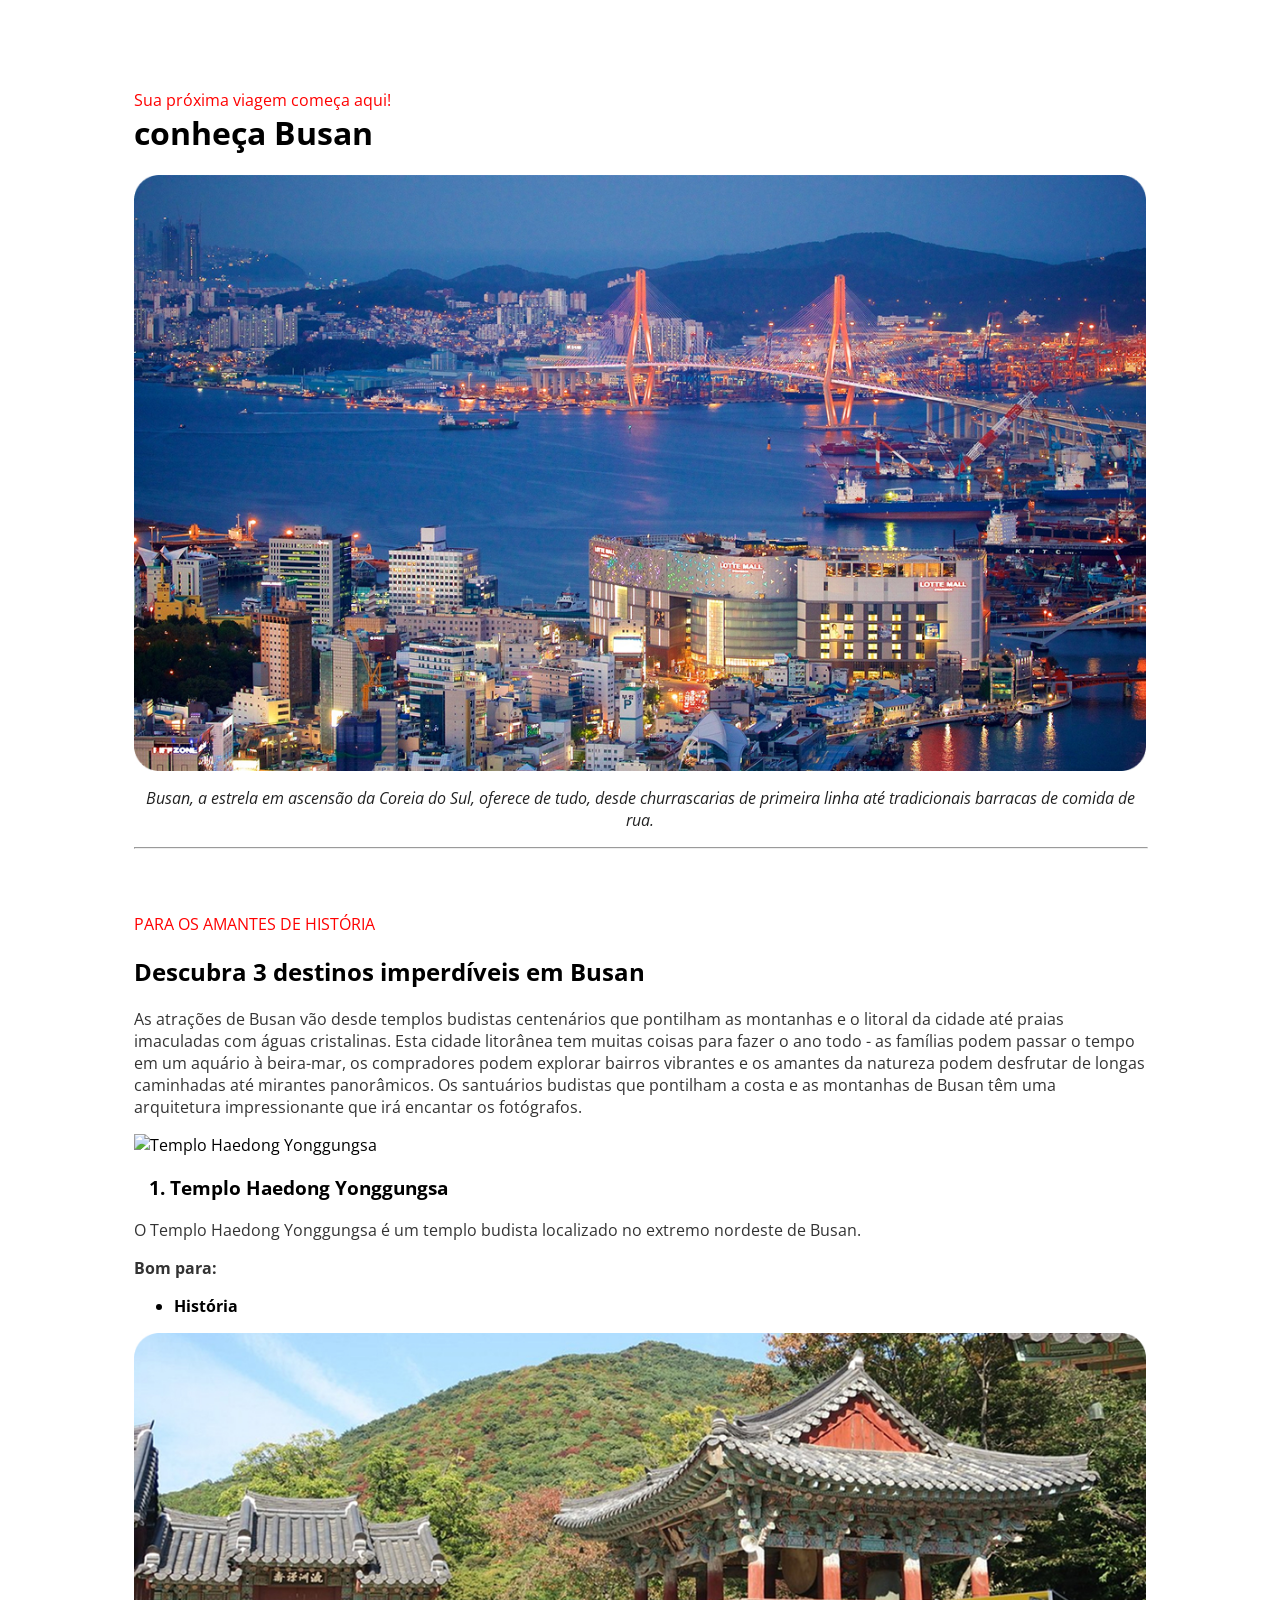
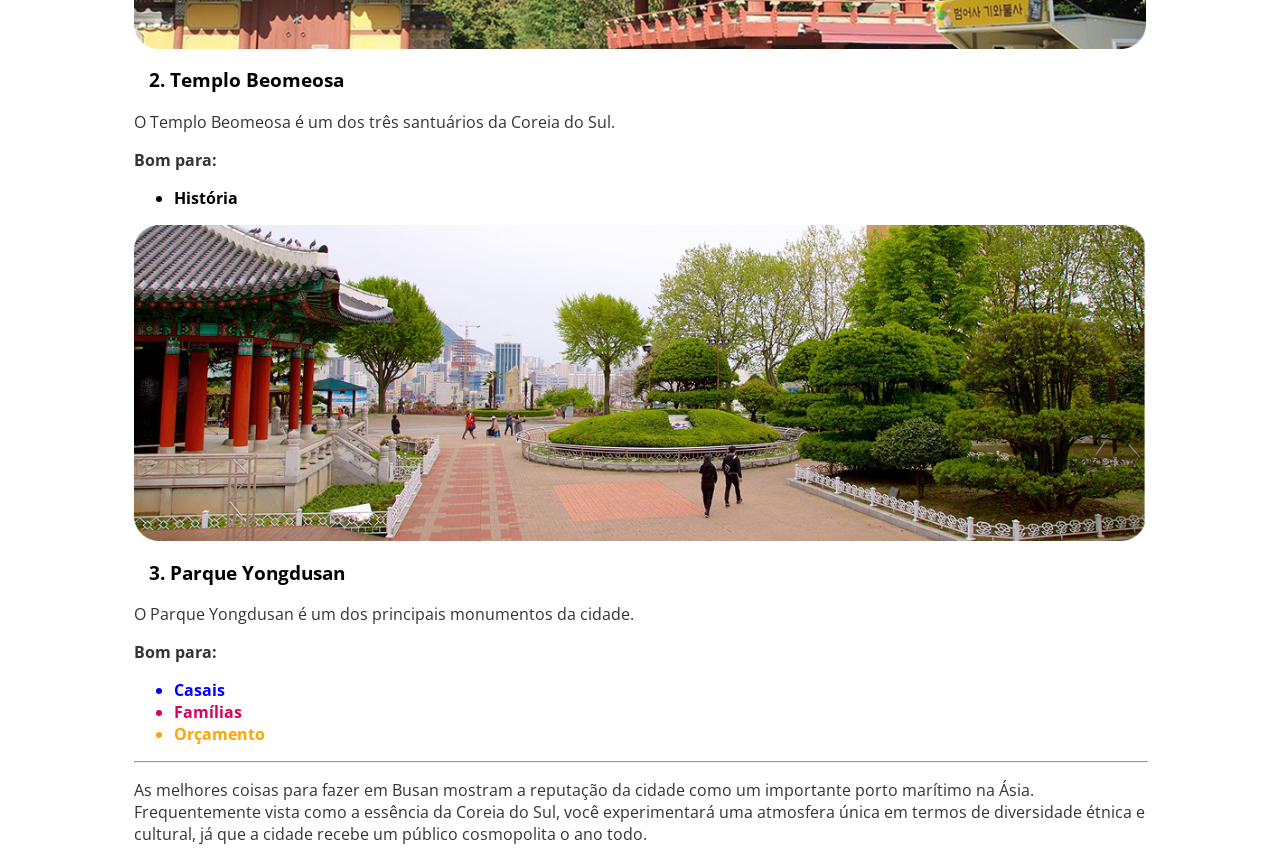
==== Local Turístico/index.html @ 3140100c "Iniciando HTML, CSS e Assets" ====
<!DOCTYPE html>
<html lang="pt-br">
<head>
    <link rel="preconnect" href="https://fonts.googleapis.com">
    <link rel="preconnect" href="https://fonts.gstatic.com" crossorigin>
    <meta charset="UTF-8">
    <meta name="viewport" content="width=device-width, initial-scale=1.0">
    <title>Local turístico</title>
    <link href="https://fonts.googleapis.com/css2?family=Open+Sans:ital,wght@0,300..800;1,300..800&display=swap" rel="stylesheet">
    <link rel="stylesheet" href="style.css">
</head>

<body>
    <main id="container">
        <header>
            <p>Sua próxima viagem começa aqui!</p>
            <h1>conheça Busan</h1>
        </header>
        <section id="description">

            <img src="assets/Busan.jpg" alt="Vista de Busan">

            <p>
                Busan, a estrela em ascensão da Coreia do Sul,
                oferece de tudo, desde churrascarias de primeira
                linha até tradicionais barracas de comida de rua.
            </p>   
            <hr>
        </section>
        <section id="content">
            <header>
                <p>PARA OS AMANTES DE HISTÓRIA</p>

                <h2>
                    Descubra 3 destinos imperdíveis em Busan
                </h2>

                <p>
                    As atrações de Busan vão desde templos budistas centenários que pontilham as montanhas e o litoral da cidade até praias imaculadas com águas cristalinas. Esta cidade litorânea tem muitas coisas para fazer o ano todo - as famílias podem passar o tempo em um aquário à beira-mar, os compradores podem explorar bairros vibrantes e os amantes da natureza podem desfrutar de longas caminhadas até mirantes panorâmicos.
                    Os santuários budistas que pontilham a costa e as montanhas de Busan têm uma arquitetura impressionante que irá encantar os fotógrafos.
                </p>
            </header>
            <article>

                <img src="assets/Haedong.jpg" alt="Templo Haedong Yonggungsa">

                <h3>1. Templo Haedong Yonggungsa</h3>

                <p>
                    O Templo Haedong Yonggungsa é um templo budista localizado no extremo nordeste de Busan.
                </p>

                <p><strong>Bom para:</strong></p>

                <ul>
                    <li><strong>História</strong></li>
                </ul>

            </article>


            <article>

                <img src="assets/Beomeo-sa.jpg" alt="Templo Beomeosa">

                <h3>2. Templo Beomeosa</h3>

                <p>
                    O Templo Beomeosa é um dos três santuários
                    da Coreia do Sul.
                </p>

                <p><strong>Bom para:</strong></p>

                <ul>
                    <li><strong>História</li></strong>
                </ul>

            </article>


            <article>

                <img src="assets/Yongdusan.jpg" alt="Parque Yongdusan">

                <h3>3. Parque Yongdusan</h3>

                <p>
                    O Parque Yongdusan é um dos principais
                    monumentos da cidade.
                </p>

                <p><strong>Bom para:</strong></p>

                <ul><strong>    
                    <li class="casais">Casais</li>
                    <li class="familias">Famílias</li>
                    <li class="orcamento">Orçamento</li>
                    </strong>
                </ul>

            </article>
            <hr>
            <p>As melhores coisas para fazer em Busan mostram a reputação da cidade como um importante porto marítimo na Ásia. Frequentemente vista como a essência da Coreia do Sul, você experimentará uma atmosfera única em termos de diversidade étnica e cultural, já que a cidade recebe um público cosmopolita o ano todo.
            </p>
        </section>
    </main>
</body>

</html>
---- Local Turístico/style.css ----
* {
    font-family: 'open sans', sans-serif;
    p {
        color: #333333;
    }
}

#container > header p {
    margin-top: 89px;
    margin-bottom: 0%;
    color: red;
}
#container > header h1 {
    margin-top: 0%;
}
#container {
    width: 80%;
    margin: 0 auto;
}
hr {
    width: 100%;
    margin: 0 auto;
}
#container img {
    width: 100%;
    display: block;
}
#content > header p:first-of-type {
    color: red;
}
#content{
.casais{
    color: blue;
}
.familias{
    color: rgb(218, 0, 91);
}
.orcamento{
    color: orange;
}
}
h3{
    margin-left: 15px;
}
#content > header{
    margin-top: 64px;
}
#description p{
    color: rgb(34, 34, 34);
    text-align: center;
    font-style: italic;
}
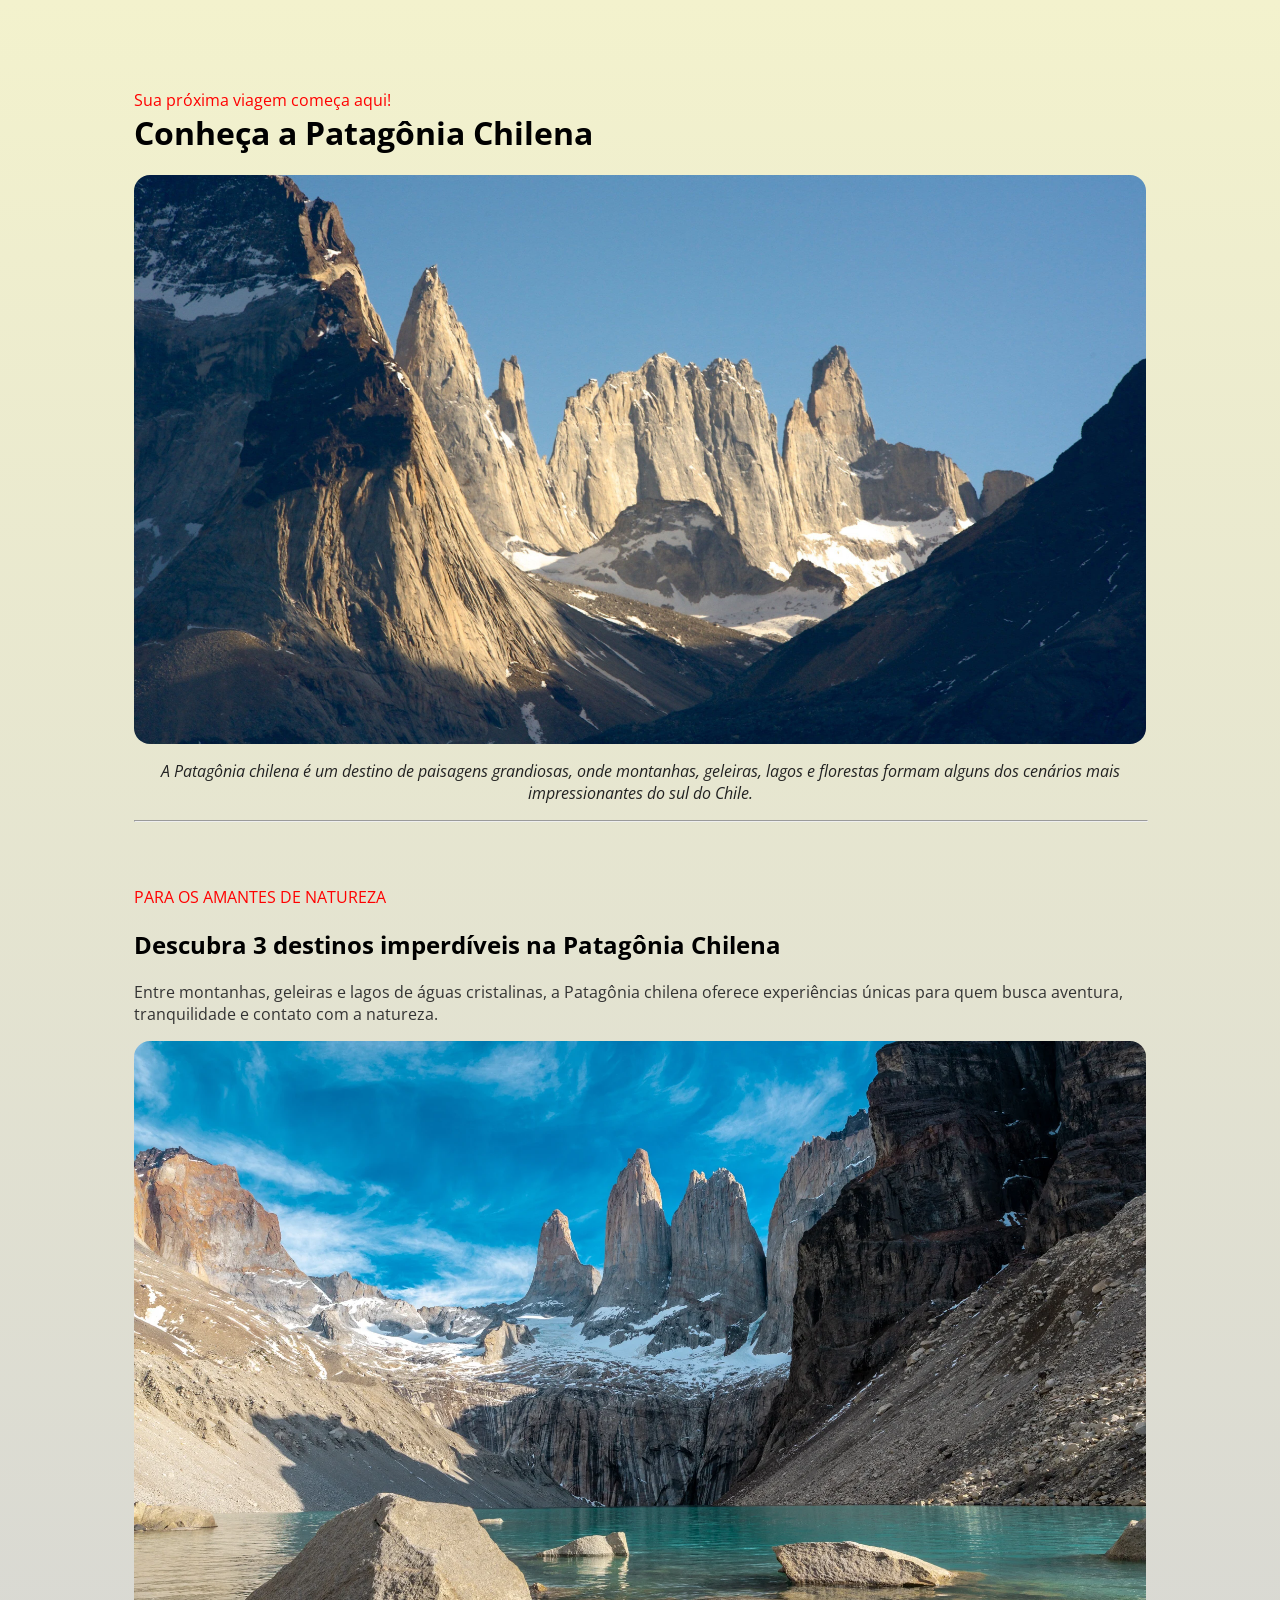
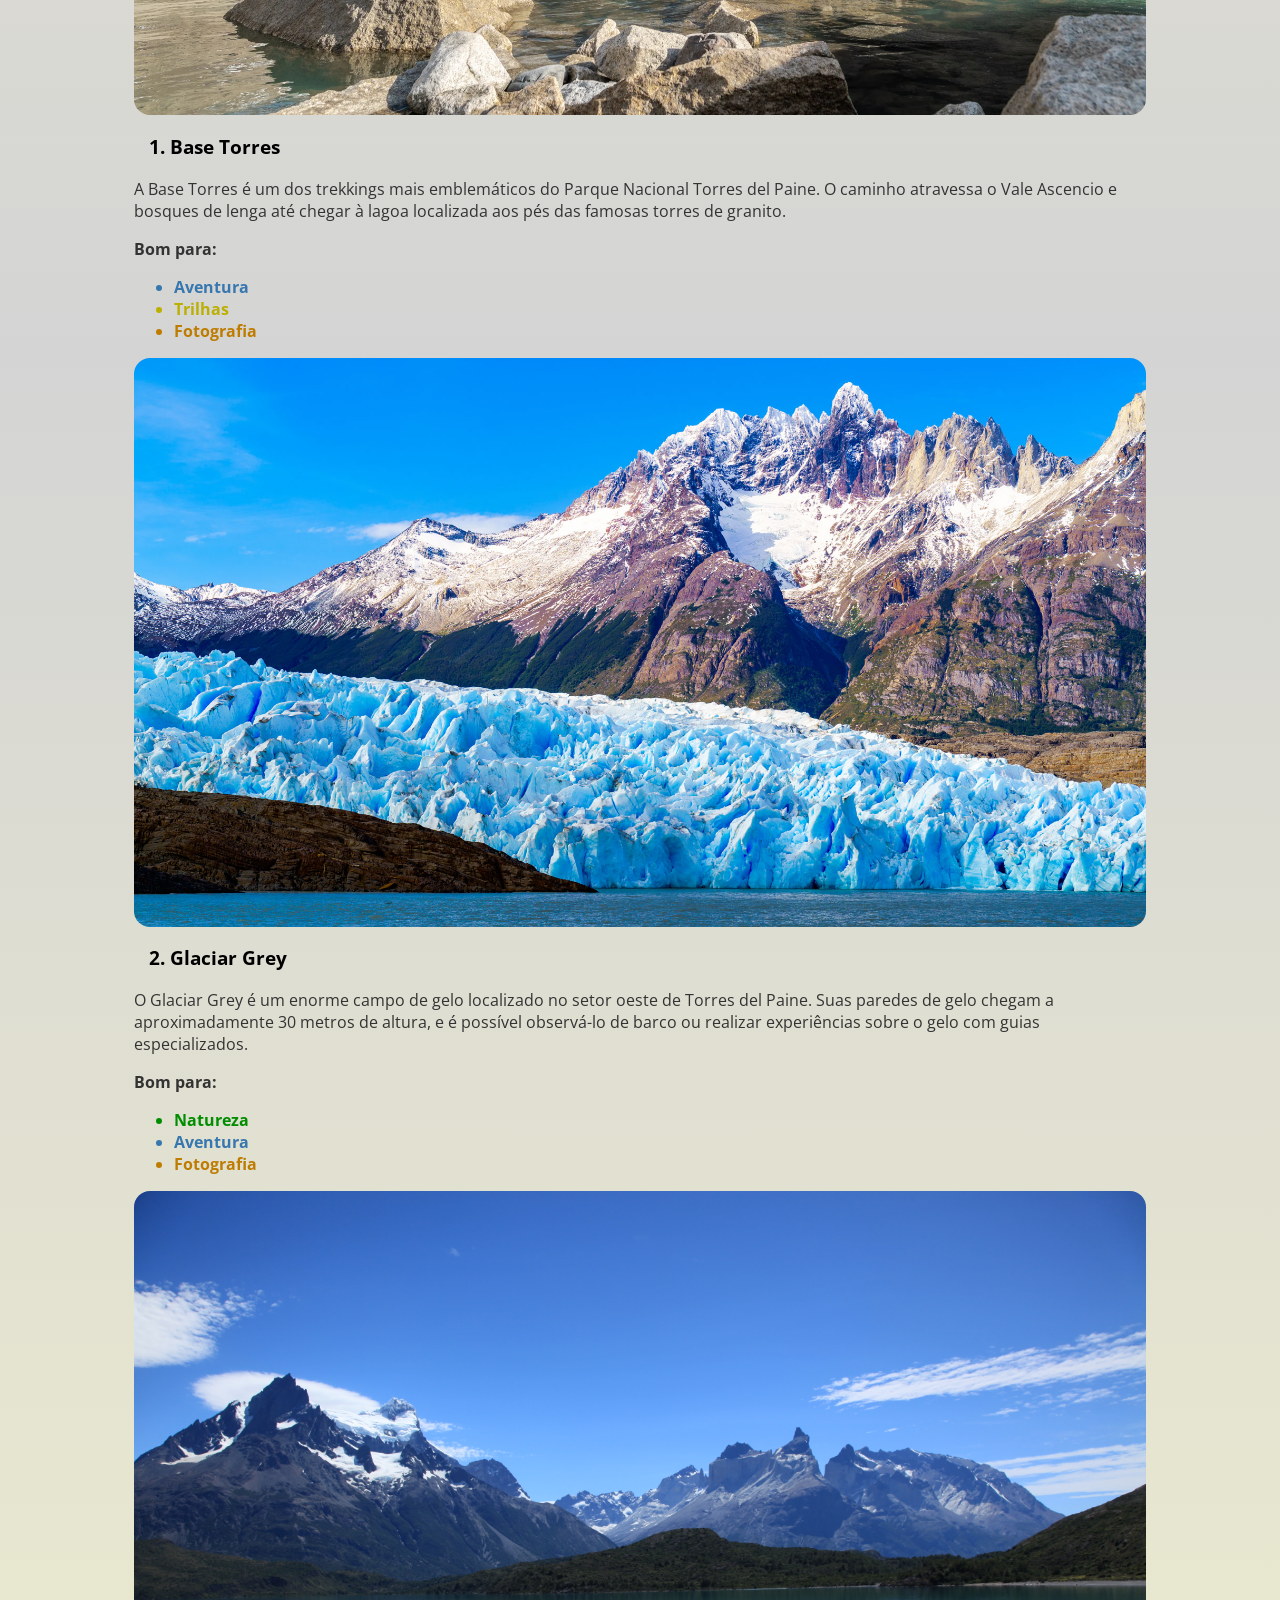
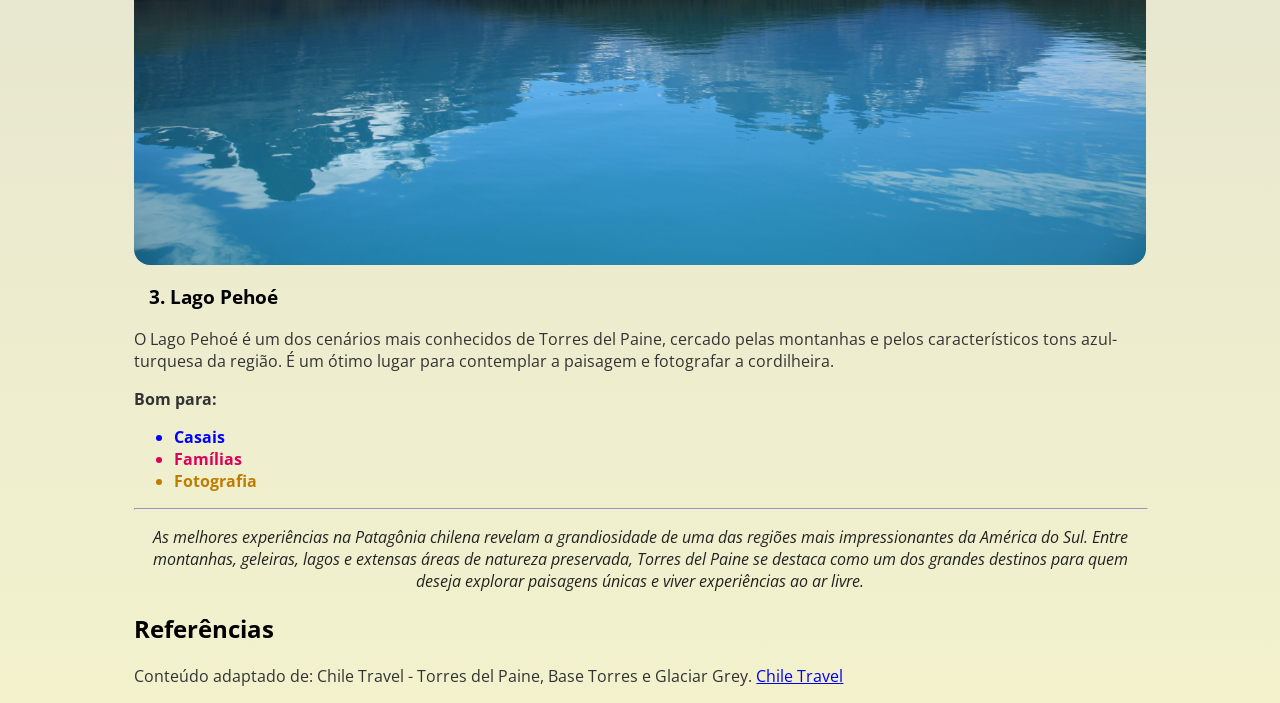
==== commit 634afd47: "Alterado tema para patagonia chilena criado fundo com gradiente adicionado descrições e imagens adic" ====
--- a/Local Turístico/index.html
+++ b/Local Turístico/index.html
@@ -14,46 +14,45 @@
     <main id="container">
         <header>
             <p>Sua próxima viagem começa aqui!</p>
-            <h1>conheça Busan</h1>
+            <h1>Conheça a Patagônia Chilena</h1>
         </header>
         <section id="description">
 
-            <img src="assets/Busan.jpg" alt="Vista de Busan">
+          <a> <img src="assets/Patagonia chilena.jpg" alt="Patagônia Chilena"></a>
 
             <p>
-                Busan, a estrela em ascensão da Coreia do Sul,
-                oferece de tudo, desde churrascarias de primeira
-                linha até tradicionais barracas de comida de rua.
+                A Patagônia chilena é um destino de paisagens grandiosas, onde montanhas, geleiras, lagos e florestas formam alguns dos cenários mais impressionantes do sul do Chile.
             </p>   
             <hr>
         </section>
         <section id="content">
             <header>
-                <p>PARA OS AMANTES DE HISTÓRIA</p>
+                <p>PARA OS AMANTES DE NATUREZA</p>
 
                 <h2>
-                    Descubra 3 destinos imperdíveis em Busan
+                   Descubra 3 destinos imperdíveis na Patagônia Chilena
                 </h2>
 
                 <p>
-                    As atrações de Busan vão desde templos budistas centenários que pontilham as montanhas e o litoral da cidade até praias imaculadas com águas cristalinas. Esta cidade litorânea tem muitas coisas para fazer o ano todo - as famílias podem passar o tempo em um aquário à beira-mar, os compradores podem explorar bairros vibrantes e os amantes da natureza podem desfrutar de longas caminhadas até mirantes panorâmicos.
-                    Os santuários budistas que pontilham a costa e as montanhas de Busan têm uma arquitetura impressionante que irá encantar os fotógrafos.
+                    Entre montanhas, geleiras e lagos de águas cristalinas, a Patagônia chilena oferece experiências únicas para quem busca aventura, tranquilidade e contato com a natureza.
                 </p>
             </header>
             <article>
 
-                <img src="assets/Haedong.jpg" alt="Templo Haedong Yonggungsa">
+                 <img src="assets/Base torres.webp" alt="Base Torres em Torres del Paine">
 
-                <h3>1. Templo Haedong Yonggungsa</h3>
+                <h3>1. Base Torres</h3>
 
                 <p>
-                    O Templo Haedong Yonggungsa é um templo budista localizado no extremo nordeste de Busan.
+                    A Base Torres é um dos trekkings mais emblemáticos do Parque Nacional Torres del Paine. O caminho atravessa o Vale Ascencio e bosques de lenga até chegar à lagoa localizada aos pés das famosas torres de granito. 
                 </p>
 
                 <p><strong>Bom para:</strong></p>
-
-                <ul>
-                    <li><strong>História</strong></li>
+                <ul><strong>   
+                    <li class="aventura">Aventura</li>
+                    <li class="trilhas">Trilhas</li>
+                    <li class="fotografia">Fotografia</li> 
+                    </strong>
                 </ul>
 
             </article>
@@ -61,19 +60,21 @@
 
             <article>
 
-                <img src="assets/Beomeo-sa.jpg" alt="Templo Beomeosa">
+                <img src="assets/Glaciar grey.jpg" alt="Glaciar Grey em Torres del Paine">
 
-                <h3>2. Templo Beomeosa</h3>
+                <h3>2. Glaciar Grey</h3>
 
                 <p>
-                    O Templo Beomeosa é um dos três santuários
-                    da Coreia do Sul.
+                    O Glaciar Grey é um enorme campo de gelo localizado no setor oeste de Torres del Paine. Suas paredes de gelo chegam a aproximadamente 30 metros de altura, e é possível observá-lo de barco ou realizar experiências sobre o gelo com guias especializados.
                 </p>
 
                 <p><strong>Bom para:</strong></p>
 
-                <ul>
-                    <li><strong>História</li></strong>
+                <ul><strong>   
+                    <li class="natureza">Natureza</li>
+                    <li class="aventura">Aventura</li>
+                    <li class="fotografia">Fotografia</li> 
+                    </strong>
                 </ul>
 
             </article>
@@ -81,13 +82,12 @@
 
             <article>
 
-                <img src="assets/Yongdusan.jpg" alt="Parque Yongdusan">
+              <img src="assets/Lago Pehoe.jpg" alt="Lago Pehoé em Torres del Paine">
 
-                <h3>3. Parque Yongdusan</h3>
+                <h3>3. Lago Pehoé</h3>
 
                 <p>
-                    O Parque Yongdusan é um dos principais
-                    monumentos da cidade.
+                    O Lago Pehoé é um dos cenários mais conhecidos de Torres del Paine, cercado pelas montanhas e pelos característicos tons azul-turquesa da região. É um ótimo lugar para contemplar a paisagem e fotografar a cordilheira.
                 </p>
 
                 <p><strong>Bom para:</strong></p>
@@ -95,15 +95,26 @@
                 <ul><strong>    
                     <li class="casais">Casais</li>
                     <li class="familias">Famílias</li>
-                    <li class="orcamento">Orçamento</li>
+                    <li class="fotografia">Fotografia</li>
                     </strong>
                 </ul>
 
             </article>
             <hr>
-            <p>As melhores coisas para fazer em Busan mostram a reputação da cidade como um importante porto marítimo na Ásia. Frequentemente vista como a essência da Coreia do Sul, você experimentará uma atmosfera única em termos de diversidade étnica e cultural, já que a cidade recebe um público cosmopolita o ano todo.
+        </section>
+        <section id="Final"> 
+            <p>As melhores experiências na Patagônia chilena revelam a grandiosidade de uma das regiões mais impressionantes da América do Sul. Entre montanhas, geleiras, lagos e extensas áreas de natureza preservada, Torres del Paine se destaca como um dos grandes destinos para quem deseja explorar paisagens únicas e viver experiências ao ar livre.
             </p>
         </section>
+        <section id="references">
+        <h2>Referências</h2>
+
+        <p>
+        Conteúdo adaptado de:
+        Chile Travel - Torres del Paine, Base Torres e Glaciar Grey.
+        <a href="https://chile.travel/destinos/">Chile Travel</a>
+        </p>
+</section>
     </main>
 </body>
 
--- a/Local Turístico/style.css
+++ b/Local Turístico/style.css
@@ -1,10 +1,21 @@
 * {
-    font-family: 'open sans', sans-serif;
-    p {
-        color: #333333;
-    }
+    font-family: 'Open Sans', sans-serif;
 }
-
+body {
+    background-color: rgb(200, 201, 201);
+    background: linear-gradient(
+        to bottom,
+        #f3f2cd,
+        #d4d4d4,
+        #f3f2cd
+    );
+}
+img{
+    border-radius: 16px;
+}
+p {
+    color: #333333;
+}
 #container > header p {
     margin-top: 89px;
     margin-bottom: 0%;
@@ -15,6 +26,7 @@
 }
 #container {
     width: 80%;
+    max-width: 1120px;
     margin: 0 auto;
 }
 hr {
@@ -35,8 +47,17 @@
 .familias{
     color: rgb(218, 0, 91);
 }
-.orcamento{
-    color: orange;
+.fotografia{
+    color: rgb(190, 124, 1);
+}
+.natureza{
+    color: rgb(0, 141, 0);
+}
+.aventura{
+    color: rgb(55, 119, 175);
+}
+.trilhas{
+    color: rgb(187, 175, 1);
 }
 }
 h3{
@@ -49,4 +70,9 @@
     color: rgb(34, 34, 34);
     text-align: center;
     font-style: italic;
+}
+#Final p{
+    color: rgb(34, 34, 34);
+    text-align: center;
+    font-style: italic;
 }
